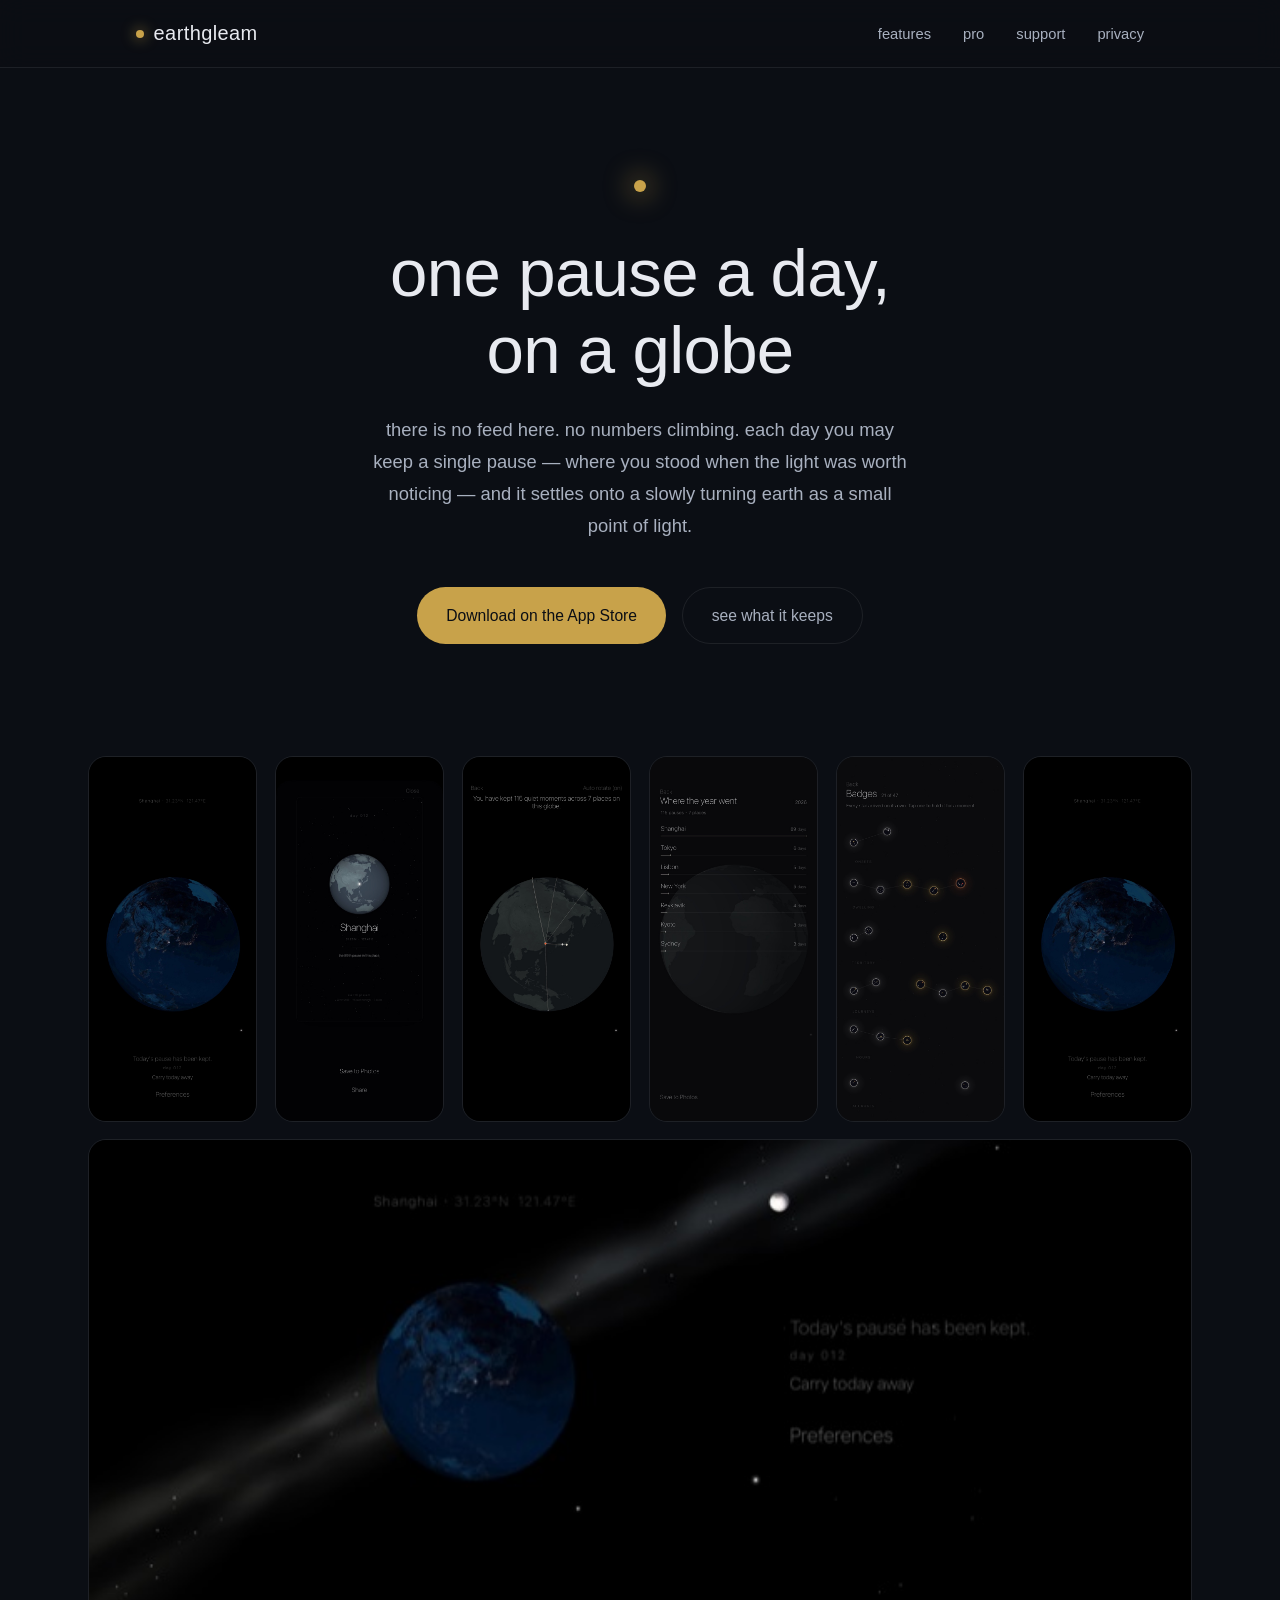
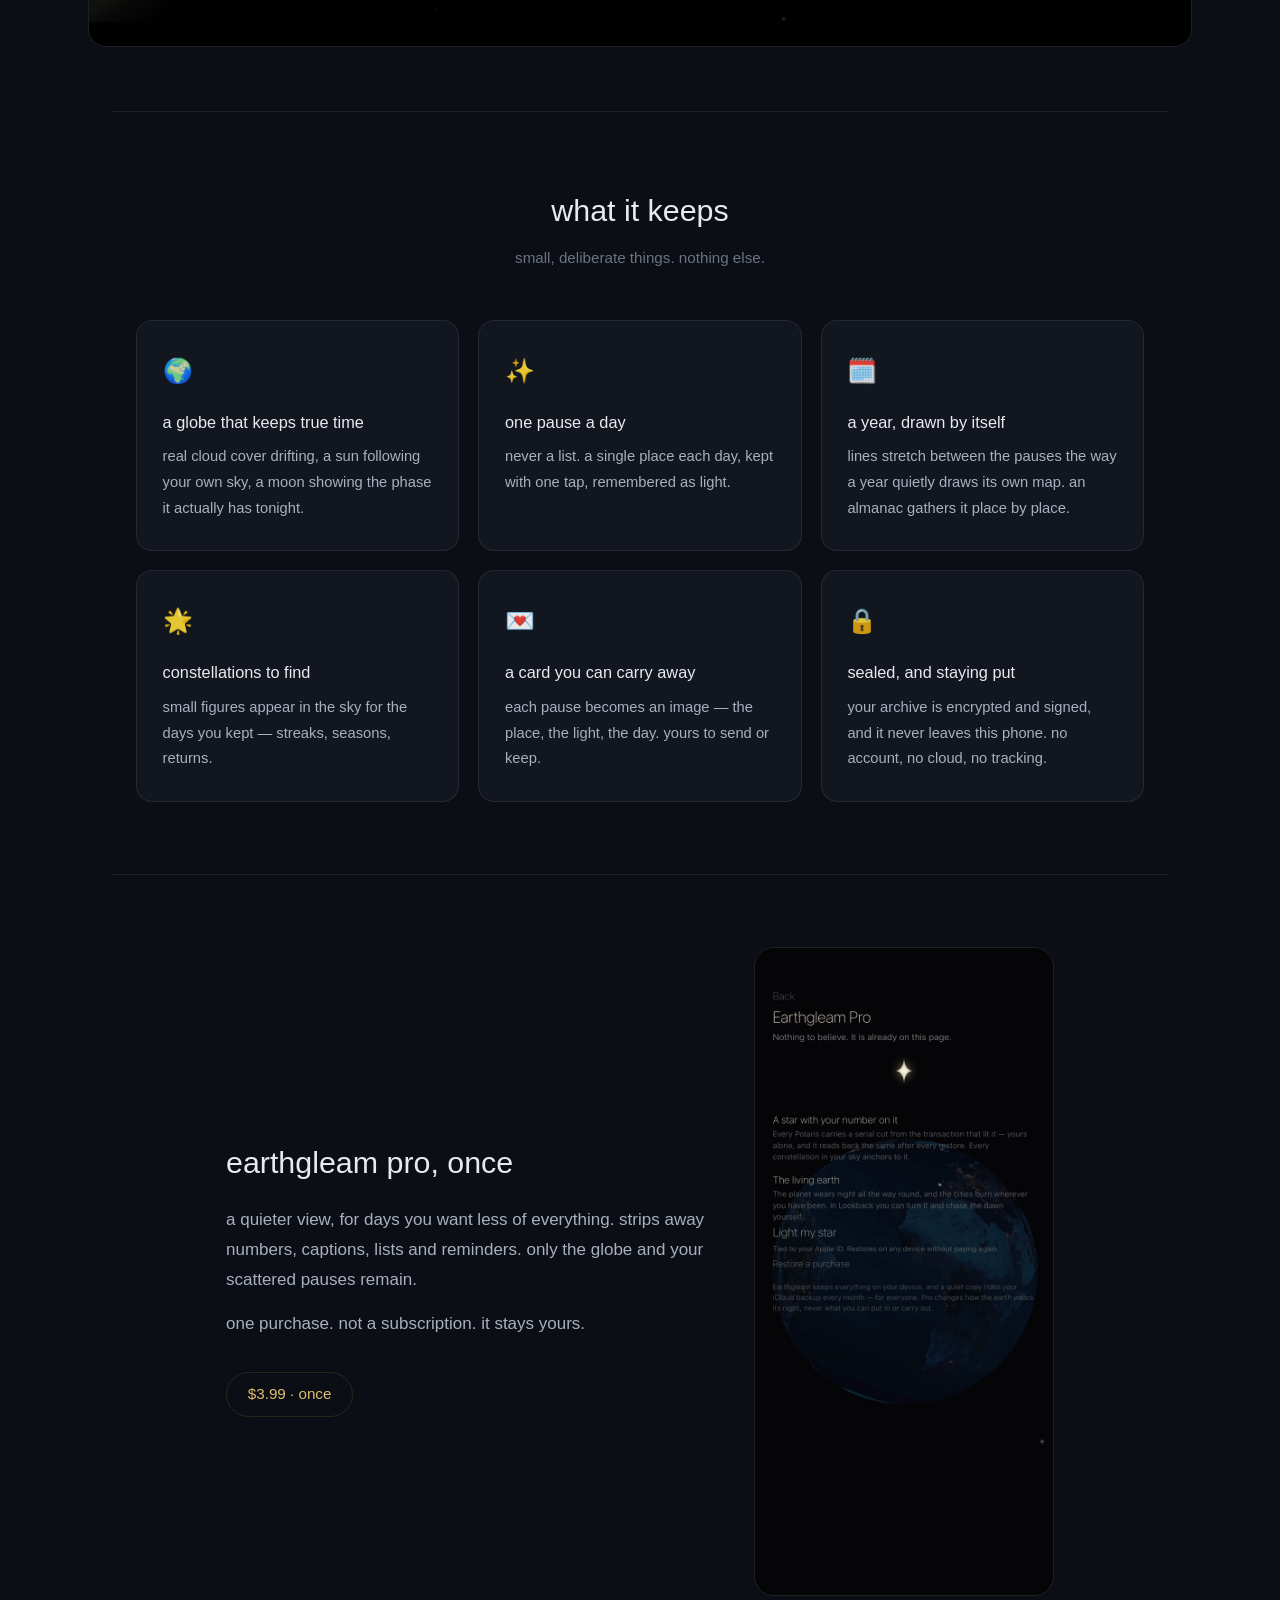
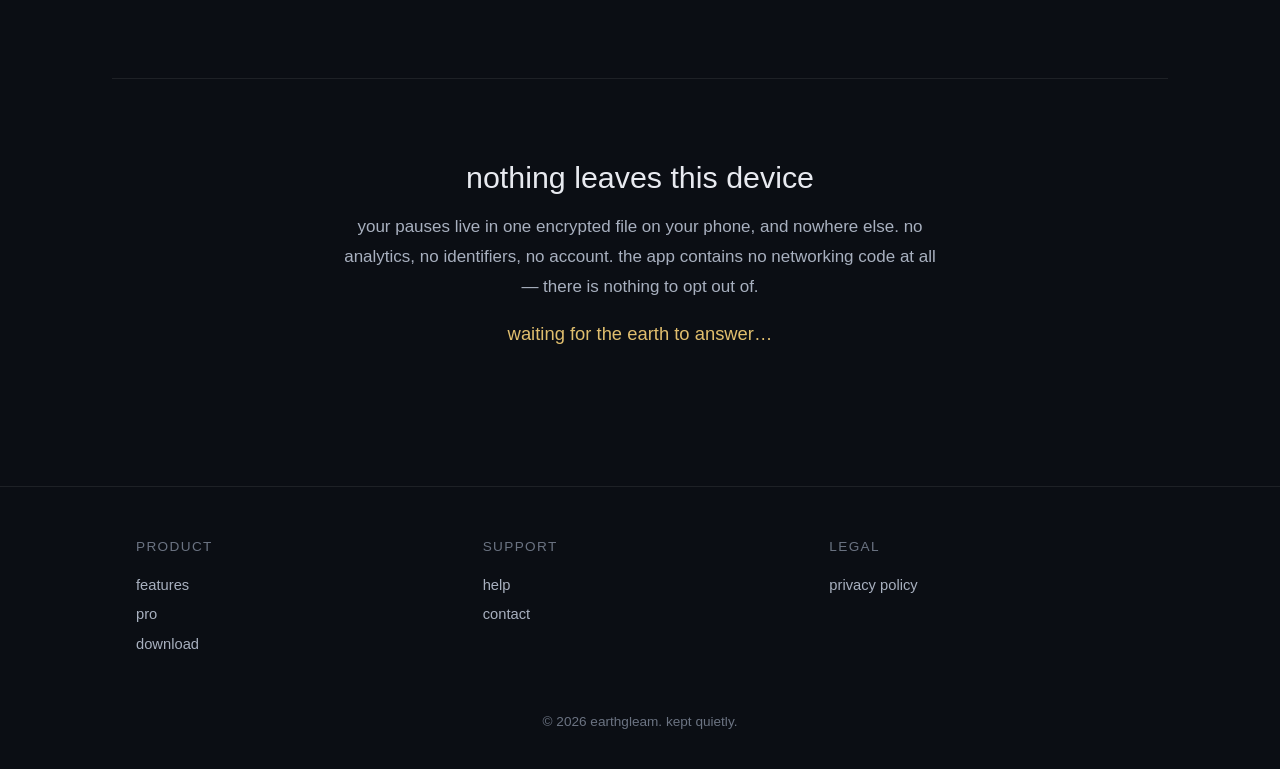
==== index.html @ 18e2ce96 "first light - the quiet landing page: globe, pro, privacy, support" ====
<!DOCTYPE html>
<html lang="en">
<head>
    <meta charset="UTF-8">
    <meta name="viewport" content="width=device-width, initial-scale=1.0">
    <meta name="description" content="Earthgleam — one pause a day, on a globe of your own. A quiet globe that keeps where you stood when the light was worth noticing.">
    <meta name="keywords" content="earthgleam, pause, mindful, globe, diary, journal, memory, quiet, minimal">
    <title>earthgleam — one pause a day, on a globe</title>
    <link rel="stylesheet" href="css/style.css">
</head>
<body>
    <header>
        <nav>
            <a href="index.html" class="logo"><span class="dot"></span>earthgleam</a>
            <ul class="nav-links">
                <li><a href="index.html#features">features</a></li>
                <li><a href="index.html#pro">pro</a></li>
                <li><a href="support.html">support</a></li>
                <li><a href="privacy.html">privacy</a></li>
            </ul>
        </nav>
    </header>

    <main>
        <section class="hero">
            <div class="mark" aria-hidden="true"></div>
            <h1>one pause a day,<br>on a globe</h1>
            <p class="lede">there is no feed here. no numbers climbing. each day you may
            keep a single pause — where you stood when the light was worth
            noticing — and it settles onto a slowly turning earth as a small
            point of light.</p>
            <div class="cta-row">
                <a href="#" class="cta-button">Download on the App Store</a>
                <a href="#features" class="cta-button ghost">see what it keeps</a>
            </div>
        </section>

        <section class="shots" aria-label="screenshots">
            <div class="shots-grid">
                <img src="images/01-globe.jpg" alt="the globe at night, city lights drifting, today's pause glowing in shanghai">
                <img src="images/02-card.jpg" alt="the daily card — shanghai, the 89th pause in this place">
                <img src="images/03-lookback.jpg" alt="lookback — 115 pauses and 7 places drawn as arcs on the globe">
                <img src="images/04-almanac.jpg" alt="the year's almanac, place by place">
                <img src="images/05-badges.jpg" alt="badge constellations for the days you kept">
                <img src="images/08-quiet.jpg" alt="pro's quieter view — only the globe and scattered pauses">
            </div>
            <img class="shots-wide" src="images/06-landscape.jpg" alt="landscape mode — the globe resting sideways, made for a wall">
        </section>

        <section class="block" id="features">
            <h2 class="section-title">what it keeps</h2>
            <p class="section-sub">small, deliberate things. nothing else.</p>
            <div class="features-grid">
                <div class="feature-card">
                    <div class="feature-icon">🌍</div>
                    <h3>a globe that keeps true time</h3>
                    <p>real cloud cover drifting, a sun following your own sky, a moon showing the phase it actually has tonight.</p>
                </div>
                <div class="feature-card">
                    <div class="feature-icon">✨</div>
                    <h3>one pause a day</h3>
                    <p>never a list. a single place each day, kept with one tap, remembered as light.</p>
                </div>
                <div class="feature-card">
                    <div class="feature-icon">🗓️</div>
                    <h3>a year, drawn by itself</h3>
                    <p>lines stretch between the pauses the way a year quietly draws its own map. an almanac gathers it place by place.</p>
                </div>
                <div class="feature-card">
                    <div class="feature-icon">🌟</div>
                    <h3>constellations to find</h3>
                    <p>small figures appear in the sky for the days you kept — streaks, seasons, returns.</p>
                </div>
                <div class="feature-card">
                    <div class="feature-icon">💌</div>
                    <h3>a card you can carry away</h3>
                    <p>each pause becomes an image — the place, the light, the day. yours to send or keep.</p>
                </div>
                <div class="feature-card">
                    <div class="feature-icon">🔒</div>
                    <h3>sealed, and staying put</h3>
                    <p>your archive is encrypted and signed, and it never leaves this phone. no account, no cloud, no tracking.</p>
                </div>
            </div>
        </section>

        <section class="block" id="pro">
            <div class="pro-wrap">
                <div class="pro-copy">
                    <h2>earthgleam pro, once</h2>
                    <p>a quieter view, for days you want less of everything. strips away numbers, captions, lists and reminders. only the globe and your scattered pauses remain.</p>
                    <p>one purchase. not a subscription. it stays yours.</p>
                    <span class="pro-price">$3.99 · once</span>
                </div>
                <div class="pro-shot">
                    <img src="images/07-purchase.jpg" alt="the purchase screen — a quieter view, once">
                </div>
            </div>
        </section>

        <section class="block promise">
            <h2 class="section-title">nothing leaves this device</h2>
            <p>your pauses live in one encrypted file on your phone, and nowhere else.
            no analytics, no identifiers, no account. the app contains no networking
            code at all — there is nothing to opt out of.</p>
            <p class="quiet">waiting for the earth to answer…</p>
        </section>
    </main>

    <footer>
        <div class="footer-content">
            <div class="footer-section">
                <h4>product</h4>
                <ul>
                    <li><a href="index.html#features">features</a></li>
                    <li><a href="index.html#pro">pro</a></li>
                    <li><a href="#">download</a></li>
                </ul>
            </div>
            <div class="footer-section">
                <h4>support</h4>
                <ul>
                    <li><a href="support.html">help</a></li>
                    <li><a href="mailto:zhanjif@126.com">contact</a></li>
                </ul>
            </div>
            <div class="footer-section">
                <h4>legal</h4>
                <ul>
                    <li><a href="privacy.html">privacy policy</a></li>
                </ul>
            </div>
        </div>
        <div class="footer-bottom">
            <p>© 2026 earthgleam. kept quietly.</p>
        </div>
    </footer>
</body>
</html>
---- css/style.css ----
:root {
  --night: #0b0e14;
  --night-2: #12161f;
  --night-3: #1a1f2b;
  --line: rgba(200, 162, 74, 0.16);
  --line-soft: rgba(255, 255, 255, 0.08);
  --ink: #e8eaf0;
  --dim: #a8b0bf;
  --faint: #6b7382;
  --star: #c8a24a;
  --star-bright: #e0be6e;
}

* { box-sizing: border-box; margin: 0; padding: 0; }

html { -webkit-text-size-adjust: 100%; scroll-behavior: smooth; }

body {
  background: var(--night);
  color: var(--ink);
  font-family: -apple-system, BlinkMacSystemFont, "SF Pro Text", "Helvetica Neue", Arial, sans-serif;
  font-weight: 300;
  line-height: 1.75;
  font-size: 17px;
}

/* ---------- nav ---------- */
header {
  position: sticky;
  top: 0;
  z-index: 10;
  background: rgba(11, 14, 20, 0.82);
  backdrop-filter: blur(14px);
  -webkit-backdrop-filter: blur(14px);
  border-bottom: 1px solid var(--line-soft);
}
nav {
  max-width: 66rem;
  margin: 0 auto;
  padding: 1rem 1.5rem;
  display: flex;
  align-items: center;
  justify-content: space-between;
}
.logo {
  color: var(--ink);
  text-decoration: none;
  font-weight: 200;
  font-size: 1.25rem;
  letter-spacing: 0.02em;
  display: flex;
  align-items: center;
  gap: 0.6rem;
}
.logo .dot {
  width: 8px; height: 8px; border-radius: 50%;
  background: var(--star);
  box-shadow: 0 0 14px 2px rgba(200, 162, 74, 0.45);
}
.nav-links {
  display: flex;
  gap: 2rem;
  list-style: none;
}
.nav-links a {
  color: var(--dim);
  text-decoration: none;
  font-size: 0.92rem;
  font-weight: 300;
  transition: color 150ms ease;
}
.nav-links a:hover { color: var(--ink); }

/* ---------- hero ---------- */
.hero {
  max-width: 66rem;
  margin: 0 auto;
  padding: 7rem 1.5rem 5rem;
  text-align: center;
}
.hero .mark {
  width: 12px; height: 12px; border-radius: 50%;
  background: var(--star);
  box-shadow: 0 0 26px 6px rgba(200, 162, 74, 0.35);
  margin: 0 auto 2.6rem;
  animation: breathe 4s ease-in-out infinite;
}
@keyframes breathe {
  0%, 100% { box-shadow: 0 0 20px 4px rgba(200, 162, 74, 0.3); }
  50% { box-shadow: 0 0 34px 9px rgba(200, 162, 74, 0.5); }
}
@media (prefers-reduced-motion: reduce) {
  .hero .mark { animation: none; }
}
.hero h1 {
  font-weight: 100;
  font-size: clamp(2.6rem, 6vw, 4.2rem);
  letter-spacing: -0.01em;
  line-height: 1.15;
}
.hero .lede {
  color: var(--dim);
  font-size: 1.15rem;
  max-width: 34rem;
  margin: 1.6rem auto 0;
}
.cta-row {
  margin-top: 2.8rem;
  display: flex;
  gap: 1rem;
  justify-content: center;
  flex-wrap: wrap;
}
.cta-button {
  display: inline-flex;
  align-items: center;
  gap: 0.6rem;
  padding: 0.85rem 1.8rem;
  border-radius: 999px;
  background: var(--star);
  color: var(--night);
  text-decoration: none;
  font-weight: 500;
  font-size: 0.98rem;
  transition: transform 150ms ease, background 150ms ease;
}
.cta-button:hover { background: var(--star-bright); transform: translateY(-1px); }
.cta-button.ghost {
  background: transparent;
  color: var(--dim);
  border: 1px solid var(--line-soft);
}
.cta-button.ghost:hover { color: var(--ink); border-color: var(--line); }

/* ---------- screenshots ---------- */
.shots {
  max-width: 72rem;
  margin: 0 auto;
  padding: 2rem 1.5rem 4rem;
}
.shots-grid {
  display: grid;
  grid-template-columns: repeat(auto-fit, minmax(150px, 1fr));
  gap: 1.1rem;
  align-items: start;
}
.shots-grid img {
  width: 100%;
  border-radius: 18px;
  border: 1px solid var(--line-soft);
  display: block;
}
.shots-wide {
  margin-top: 1.1rem;
  border-radius: 18px;
  border: 1px solid var(--line-soft);
  width: 100%;
  display: block;
}

/* ---------- sections ---------- */
section.block {
  max-width: 66rem;
  margin: 0 auto;
  padding: 4.5rem 1.5rem;
  border-top: 1px solid var(--line-soft);
}
.section-title {
  font-weight: 200;
  font-size: 1.9rem;
  text-align: center;
  margin-bottom: 0.5rem;
}
.section-sub {
  color: var(--faint);
  text-align: center;
  font-size: 0.95rem;
  margin-bottom: 3rem;
}

/* ---------- features ---------- */
.features-grid {
  display: grid;
  grid-template-columns: repeat(auto-fit, minmax(260px, 1fr));
  gap: 1.2rem;
}
.feature-card {
  background: var(--night-2);
  border: 1px solid var(--line-soft);
  border-radius: 16px;
  padding: 1.8rem 1.6rem;
  transition: border-color 200ms ease;
}
.feature-card:hover { border-color: var(--line); }
.feature-icon { font-size: 1.5rem; margin-bottom: 1rem; opacity: 0.9; }
.feature-card h3 {
  font-weight: 400;
  font-size: 1.02rem;
  margin-bottom: 0.5rem;
}
.feature-card p {
  color: var(--dim);
  font-size: 0.92rem;
}

/* ---------- pro ---------- */
.pro-wrap {
  display: flex;
  gap: 3rem;
  align-items: center;
  flex-wrap: wrap;
  justify-content: center;
}
.pro-copy { max-width: 30rem; }
.pro-copy h2 { font-weight: 200; font-size: 1.9rem; margin-bottom: 1rem; }
.pro-copy p { color: var(--dim); margin-bottom: 0.9rem; }
.pro-price {
  display: inline-block;
  margin-top: 1.2rem;
  padding: 0.5rem 1.3rem;
  border: 1px solid var(--line);
  border-radius: 999px;
  color: var(--star-bright);
  font-size: 0.95rem;
}
.pro-shot { max-width: 300px; }
.pro-shot img {
  width: 100%;
  border-radius: 20px;
  border: 1px solid var(--line-soft);
}

/* ---------- promise ---------- */
.promise {
  text-align: center;
}
.promise p {
  color: var(--dim);
  max-width: 38rem;
  margin: 0 auto 1rem;
}
.promise .quiet {
  color: var(--star-bright);
  font-size: 1.15rem;
}

/* ---------- support ---------- */
.support-container {
  max-width: 46rem;
  margin: 0 auto;
  padding: 4.5rem 1.5rem 5rem;
}
.support-container h1 { font-weight: 200; font-size: 2.4rem; margin-bottom: 0.6rem; }
.support-container > p { color: var(--dim); margin-bottom: 2.5rem; }
.support-container h2 {
  font-weight: 200;
  font-size: 1.7rem;
  margin: 3rem 0 1rem;
}
.support-container h3 {
  font-weight: 400;
  font-size: 1.05rem;
  margin: 2rem 0 0.6rem;
  color: var(--star-bright);
}
.support-container p, .support-container li { color: var(--dim); margin-bottom: 0.6rem; }
.support-container ul, .support-container ol { padding-left: 1.3rem; margin-bottom: 1rem; }
.support-container strong { color: var(--ink); font-weight: 500; }
.support-container a { color: var(--star-bright); }
.contact-box {
  background: var(--night-2);
  border: 1px solid var(--line-soft);
  border-radius: 16px;
  padding: 1.6rem 1.8rem;
  margin-top: 1rem;
}

/* ---------- footer ---------- */
footer {
  border-top: 1px solid var(--line-soft);
  margin-top: 3rem;
}
.footer-content {
  max-width: 66rem;
  margin: 0 auto;
  padding: 3rem 1.5rem 2rem;
  display: grid;
  grid-template-columns: repeat(auto-fit, minmax(150px, 1fr));
  gap: 2rem;
}
.footer-section h4 {
  font-weight: 400;
  font-size: 0.85rem;
  letter-spacing: 0.1em;
  text-transform: uppercase;
  color: var(--faint);
  margin-bottom: 0.7rem;
}
.footer-section ul { list-style: none; }
.footer-section a {
  color: var(--dim);
  text-decoration: none;
  font-size: 0.92rem;
}
.footer-section a:hover { color: var(--ink); }
.footer-bottom {
  text-align: center;
  color: var(--faint);
  font-size: 0.85rem;
  padding: 1.2rem 1.5rem 2.2rem;
}

@media (max-width: 640px) {
  .nav-links { gap: 1.1rem; }
  .nav-links a { font-size: 0.85rem; }
  .hero { padding-top: 4.5rem; }
}
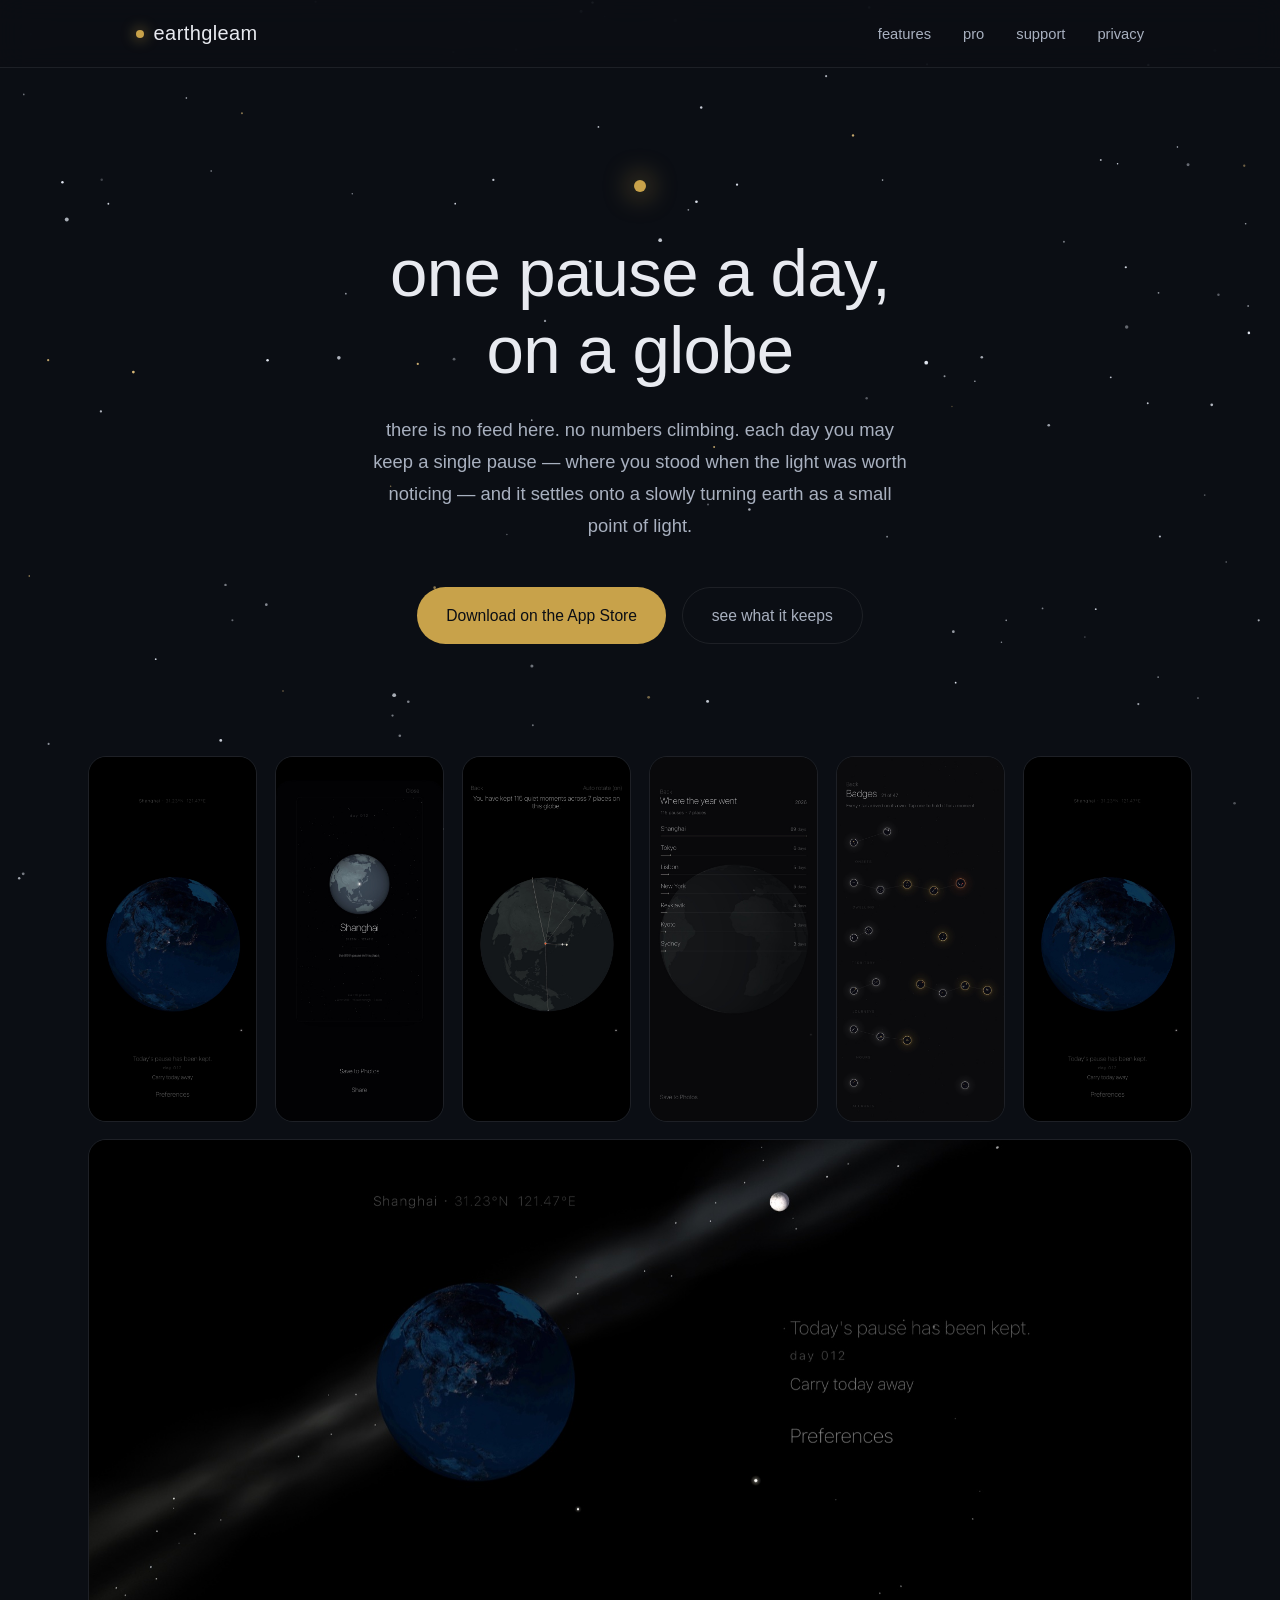
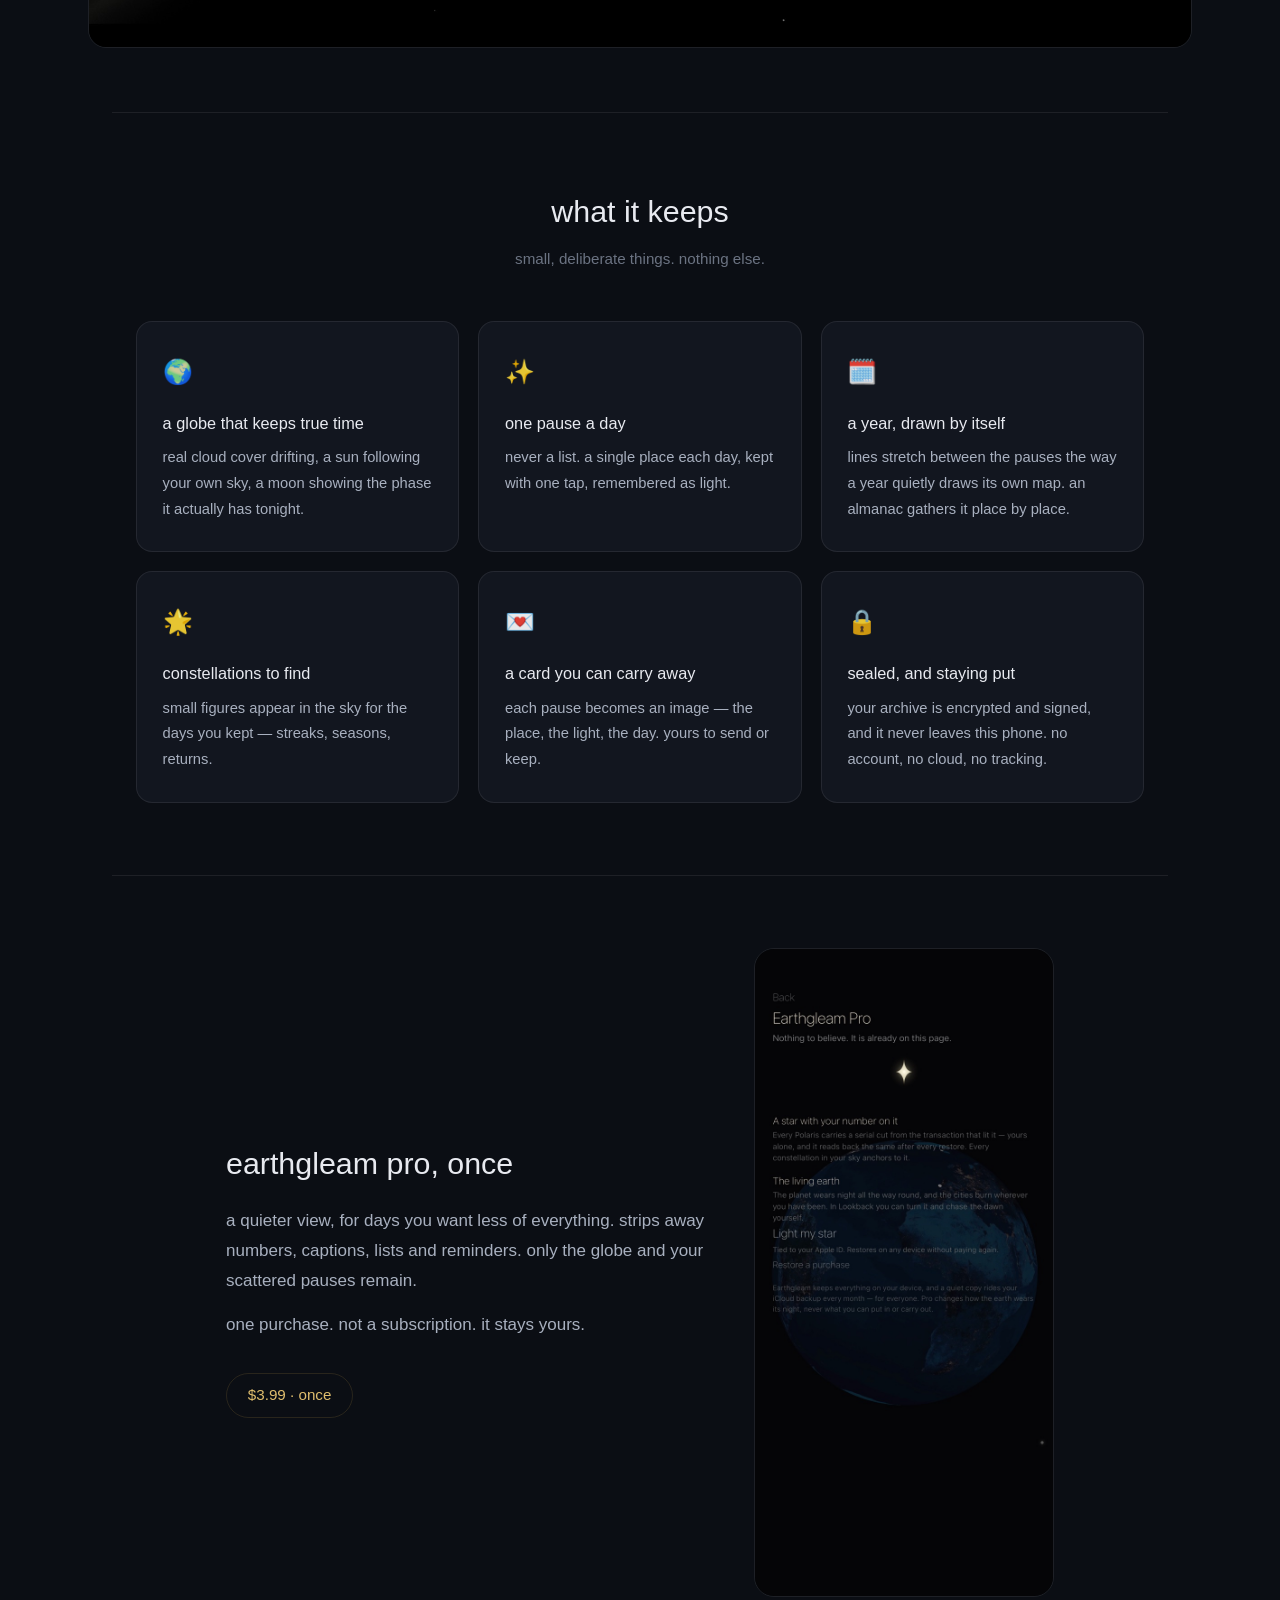
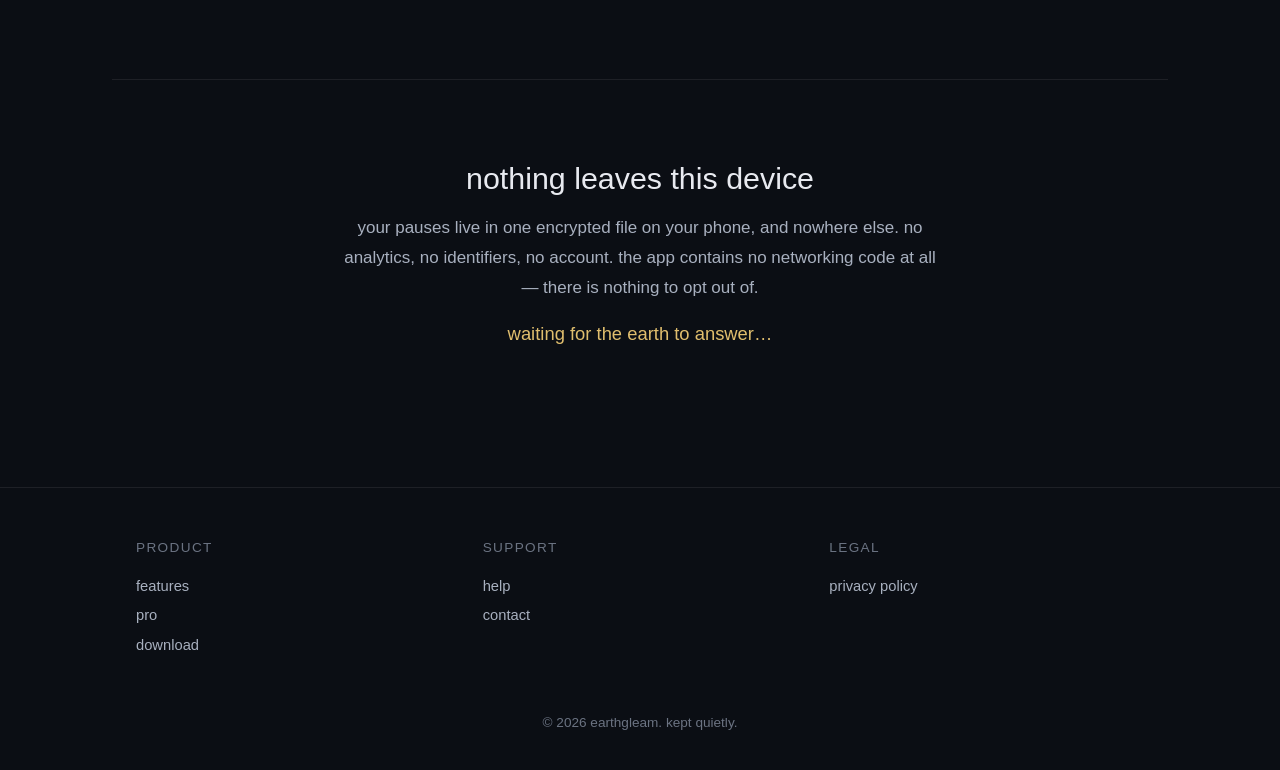
==== commit 50ad97f7: "sharper horizon, and a sky that breathes - 1920px landscape, twinkling stars behind the pages" ====
--- a/index.html
+++ b/index.html
@@ -9,6 +9,7 @@
     <link rel="stylesheet" href="css/style.css">
 </head>
 <body>
+    <canvas id="star-canvas" aria-hidden="true"></canvas>
     <header>
         <nav>
             <a href="index.html" class="logo"><span class="dot"></span>earthgleam</a>
@@ -135,5 +136,6 @@
             <p>© 2026 earthgleam. kept quietly.</p>
         </div>
     </footer>
+    <script src="js/stars.js"></script>
 </body>
 </html>
--- a/css/style.css
+++ b/css/style.css
@@ -315,3 +315,12 @@
   .nav-links a { font-size: 0.85rem; }
   .hero { padding-top: 4.5rem; }
 }
+
+/* ---------- starfield ---------- */
+#star-canvas {
+  position: fixed;
+  inset: 0;
+  z-index: 0;
+  pointer-events: none;
+}
+header, main, footer { position: relative; z-index: 1; }
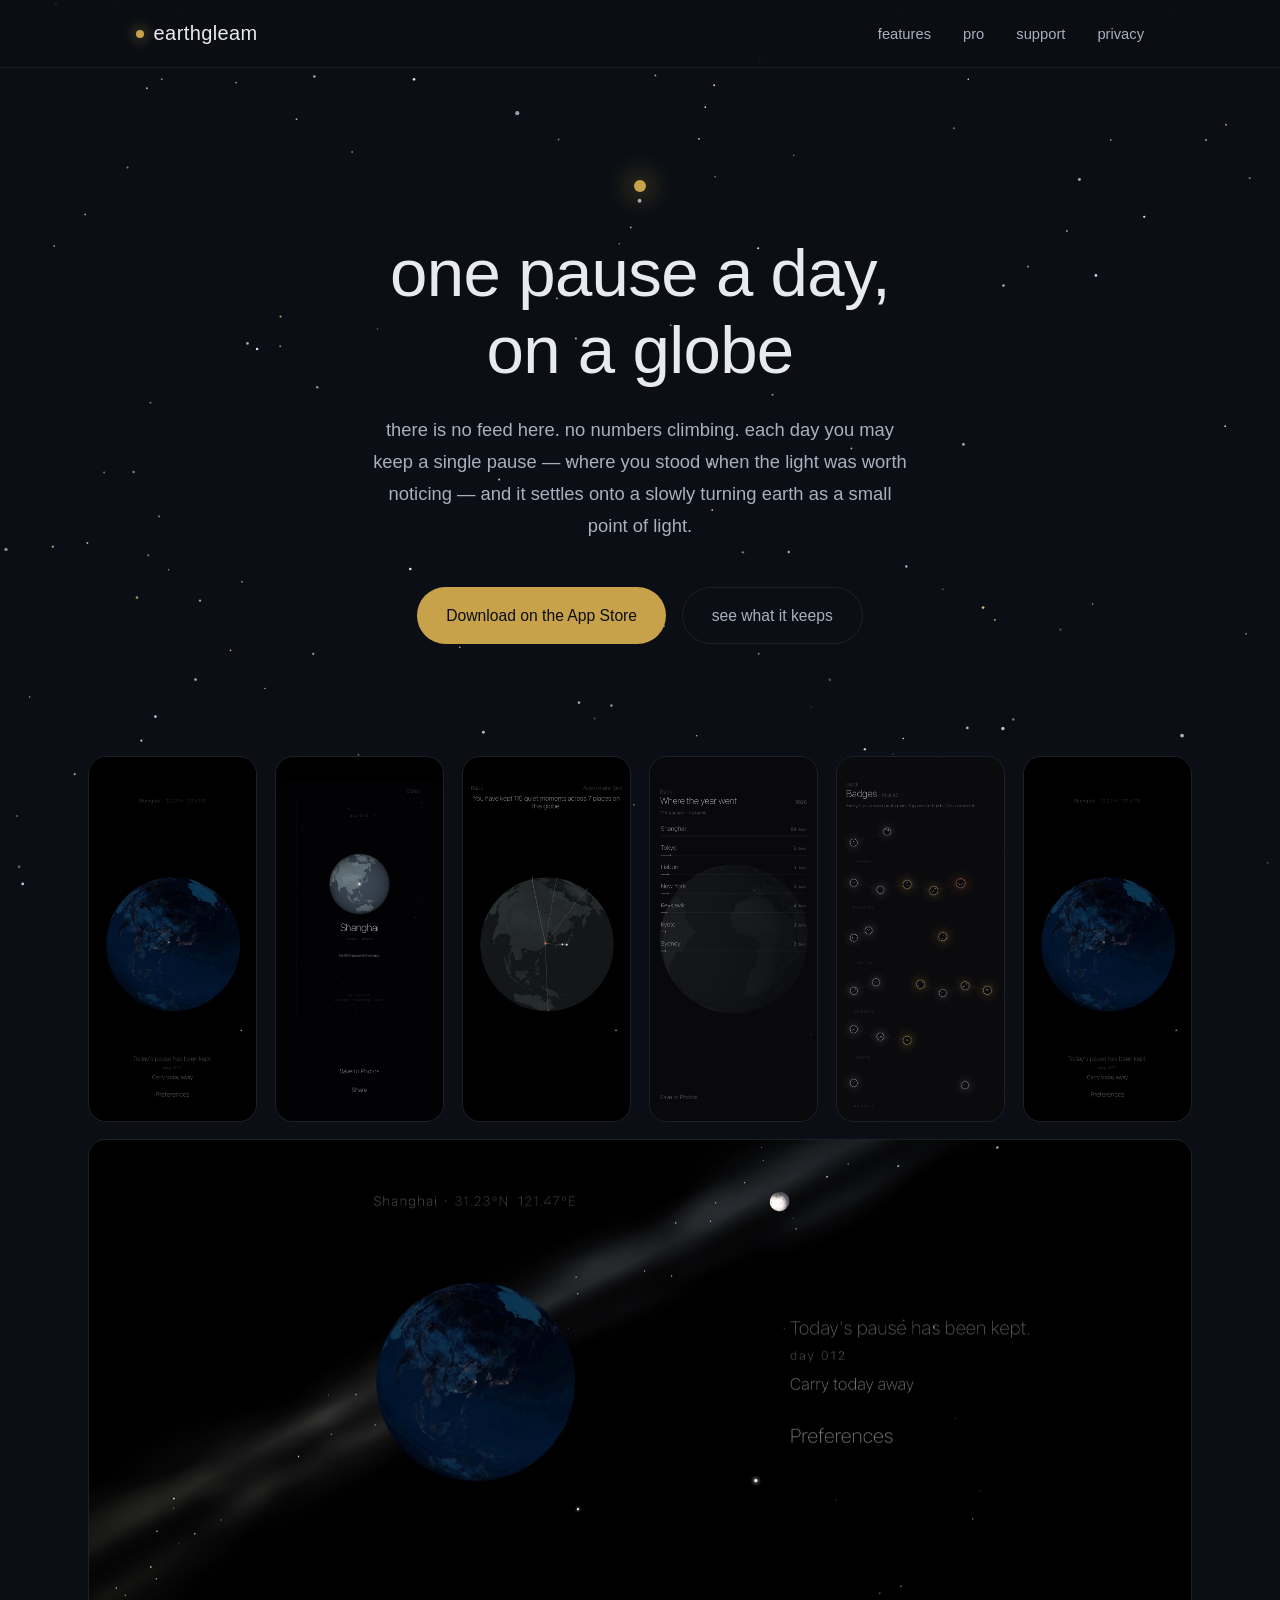
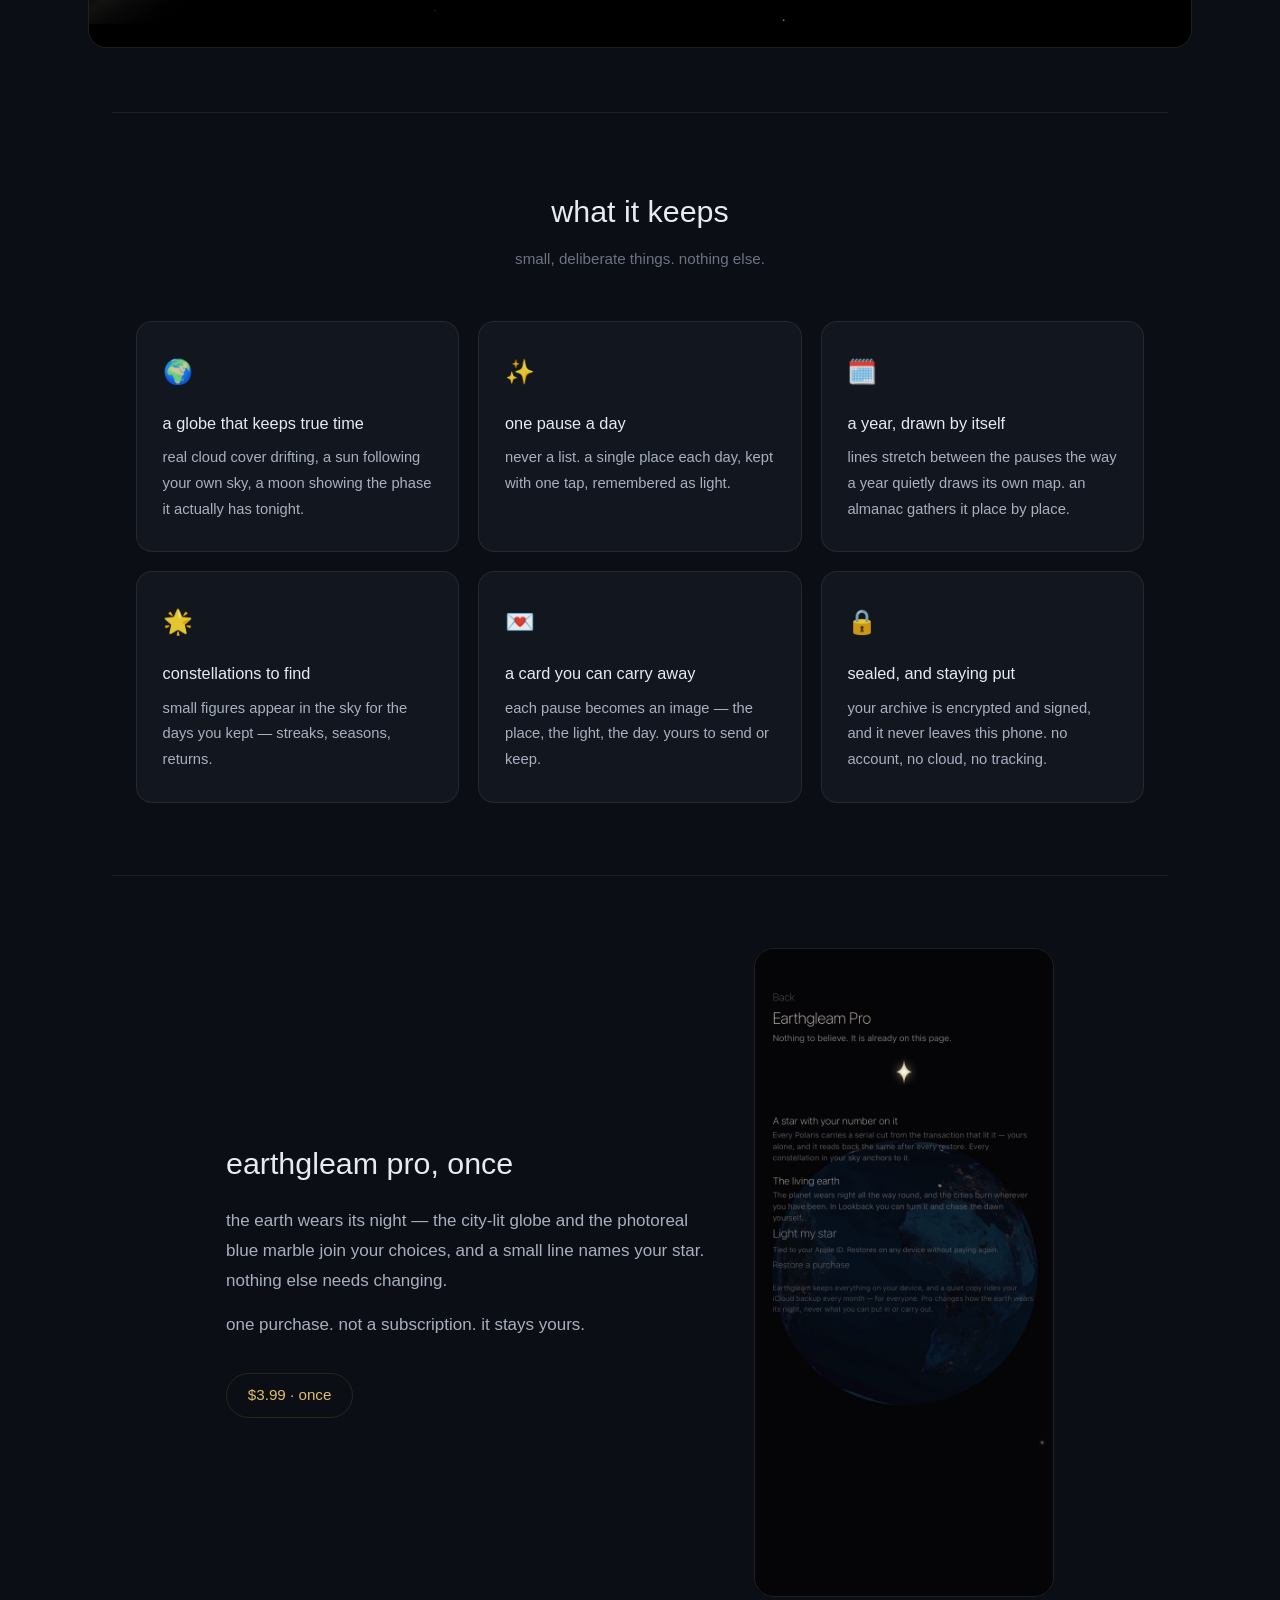
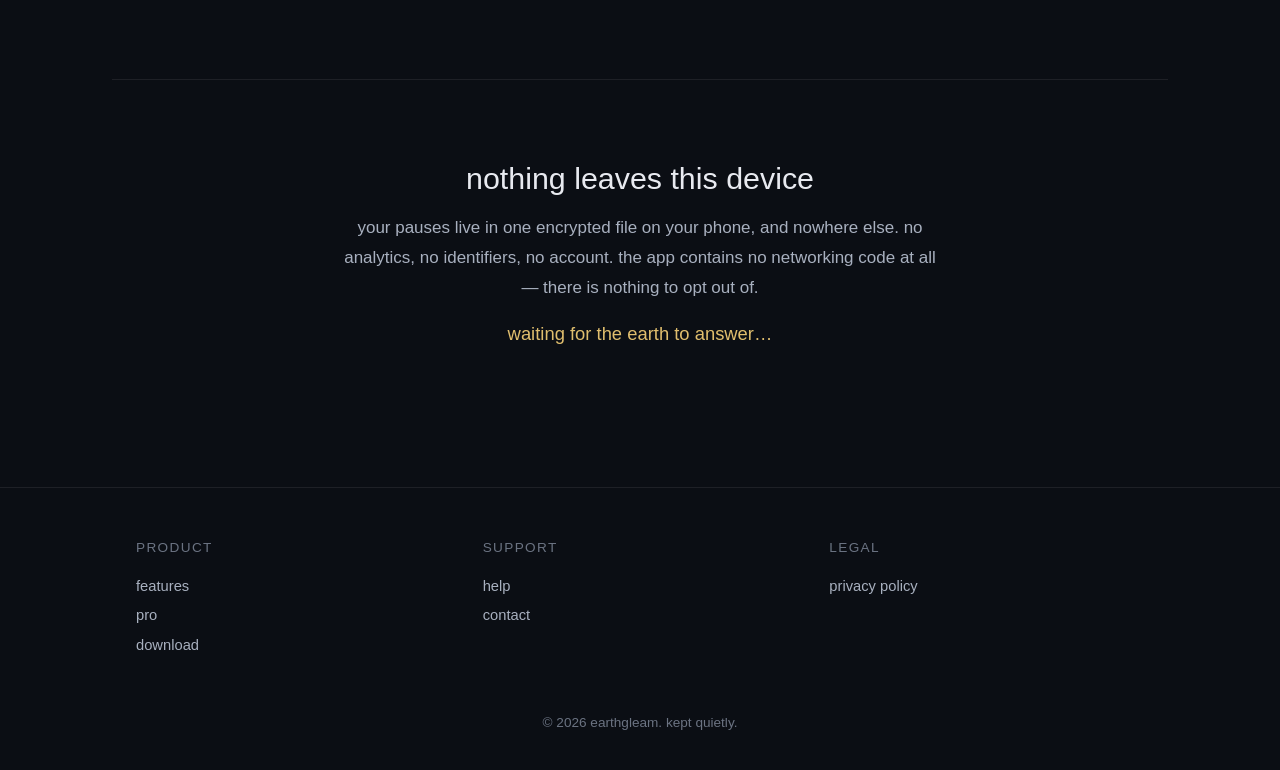
==== commit 34021c3a: "say what pro does, not what it takes away - pro copy now matches the app" ====
--- a/index.html
+++ b/index.html
@@ -43,7 +43,7 @@
                 <img src="images/03-lookback.jpg" alt="lookback — 115 pauses and 7 places drawn as arcs on the globe">
                 <img src="images/04-almanac.jpg" alt="the year's almanac, place by place">
                 <img src="images/05-badges.jpg" alt="badge constellations for the days you kept">
-                <img src="images/08-quiet.jpg" alt="pro's quieter view — only the globe and scattered pauses">
+                <img src="images/08-quiet.jpg" alt="earthgleam pro — the city-lit night globe">
             </div>
             <img class="shots-wide" src="images/06-landscape.jpg" alt="landscape mode — the globe resting sideways, made for a wall">
         </section>
@@ -89,12 +89,12 @@
             <div class="pro-wrap">
                 <div class="pro-copy">
                     <h2>earthgleam pro, once</h2>
-                    <p>a quieter view, for days you want less of everything. strips away numbers, captions, lists and reminders. only the globe and your scattered pauses remain.</p>
+                    <p>the earth wears its night — the city-lit globe and the photoreal blue marble join your choices, and a small line names your star. nothing else needs changing.</p>
                     <p>one purchase. not a subscription. it stays yours.</p>
                     <span class="pro-price">$3.99 · once</span>
                 </div>
                 <div class="pro-shot">
-                    <img src="images/07-purchase.jpg" alt="the purchase screen — a quieter view, once">
+                    <img src="images/07-purchase.jpg" alt="the purchase screen — earthgleam pro, once">
                 </div>
             </div>
         </section>
